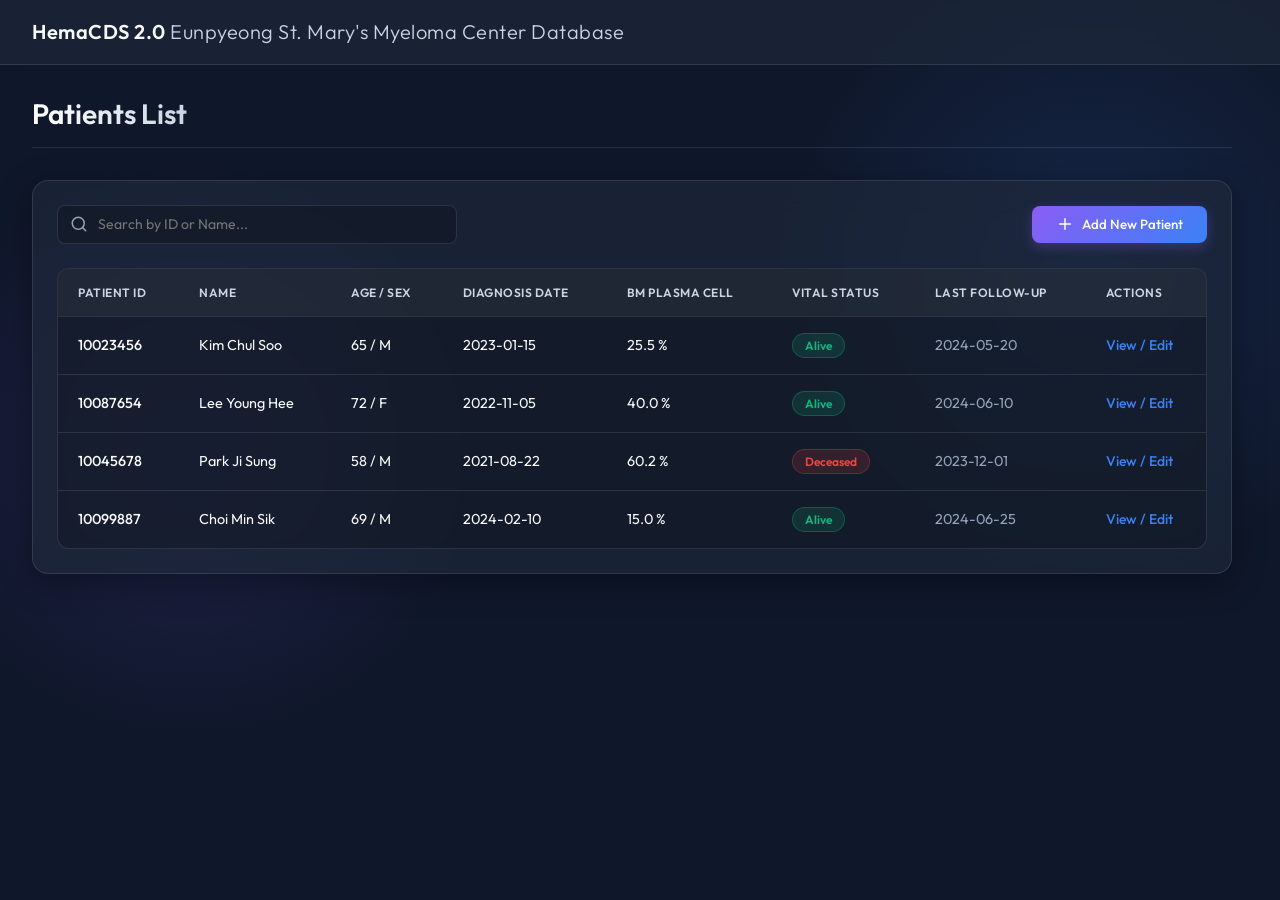
==== HemaCDS_2.0_Multiple Myeloma_Chemotherapy/WebApp/Eunpyeong St. Mary's Myeloma Center_Database.html @ 7d39d3c8 "Update HemaCDS 2.0 Multiple Myeloma Electrophoresis UI" ====
<!DOCTYPE html>
<html lang="en">

<head>
    <meta charset="UTF-8">
    <meta name="viewport" content="width=device-width, initial-scale=1.0">
    <title>HemaCDS 2.0 Patient Database</title>
    <!-- Google Fonts -->
    <link rel="preconnect" href="https://fonts.googleapis.com">
    <link rel="preconnect" href="https://fonts.gstatic.com" crossorigin>
    <link href="https://fonts.googleapis.com/css2?family=Outfit:wght@300;400;500;600;700&display=swap" rel="stylesheet">
    <link rel="stylesheet" href="styles.css?v=3">
    <style>
        .table-container {
            width: 100%;
            overflow-x: auto;
            border-radius: var(--radius-md);
            border: 1px solid var(--border-glass);
            background: rgba(0, 0, 0, 0.2);
        }

        .data-table {
            width: 100%;
            border-collapse: collapse;
            font-size: 0.9rem;
            text-align: left;
            color: var(--text-primary);
        }

        .data-table th, .data-table td {
            padding: 1rem 1.25rem;
            border-bottom: 1px solid var(--border-glass);
            white-space: nowrap;
        }

        .data-table th {
            font-weight: 600;
            color: var(--text-secondary);
            background: rgba(255, 255, 255, 0.05);
            letter-spacing: 0.5px;
            text-transform: uppercase;
            font-size: 0.75rem;
        }

        .data-table tbody tr {
            transition: background var(--transition-fast);
        }

        .data-table tbody tr:hover {
            background: rgba(255, 255, 255, 0.05);
        }

        .data-table tbody tr:last-child td {
            border-bottom: none;
        }

        .status-badge {
            padding: 0.25rem 0.75rem;
            border-radius: 20px;
            font-size: 0.75rem;
            font-weight: 600;
            display: inline-block;
        }

        .status-alive {
            background: rgba(16, 185, 129, 0.15);
            color: var(--success);
            border: 1px solid rgba(16, 185, 129, 0.3);
        }

        .status-deceased {
            background: rgba(239, 68, 68, 0.15);
            color: var(--danger);
            border: 1px solid rgba(239, 68, 68, 0.3);
        }

        .action-btn {
            background: none;
            border: none;
            color: var(--accent-secondary);
            cursor: pointer;
            font-family: inherit;
            font-size: 0.875rem;
            font-weight: 500;
            transition: color var(--transition-fast);
        }

        .action-btn:hover {
            color: #fff;
            text-decoration: underline;
        }

        .search-container {
            display: flex;
            justify-content: space-between;
            align-items: center;
            margin-bottom: 1.5rem;
            gap: 1rem;
            flex-wrap: wrap;
        }

        .search-bar {
            position: relative;
            flex: 1;
            max-width: 400px;
        }

        .search-bar input {
            padding-left: 2.5rem;
        }

        .search-icon {
            position: absolute;
            left: 0.8rem;
            top: 50%;
            transform: translateY(-50%);
            color: var(--text-muted);
            pointer-events: none;
        }
    </style>
</head>

<body>
    <div class="app-container">
        <header class="app-header">
            <div class="logo">
                <h1>HemaCDS 2.0 <span>Eunpyeong St. Mary's Myeloma Center Database</span></h1>
            </div>
        </header>

        <main class="app-main">
            <section class="content-area" id="content-area">
                <div class="cycle-planner" id="planner-container" style="margin: 0; max-width: 1200px;">
                    
                    <div class="planner-header">
                        <div style="display: flex; align-items: center; gap: 1.5rem; flex-wrap: wrap;">
                            <h2>Patients List</h2>
                        </div>
                    </div>

                    <div class="planner-sections">
                        <div class="card">
                            <div class="card-body">
                                
                                <div class="search-container">
                                    <div class="search-bar">
                                        <svg class="search-icon" width="18" height="18" viewBox="0 0 24 24" fill="none" stroke="currentColor" stroke-width="2" stroke-linecap="round" stroke-linejoin="round">
                                            <circle cx="11" cy="11" r="8"></circle>
                                            <line x1="21" y1="21" x2="16.65" y2="16.65"></line>
                                        </svg>
                                        <input type="text" id="search-input" class="custom-text-input" placeholder="Search by ID or Name..." style="margin: 0; max-width: none;" onkeyup="filterPatients()">
                                    </div>
                                    <button class="btn-primary" onclick="window.location.href='Eunpyeong_Multiple Myeloma.html'" style="padding: 0.6rem 1.5rem; border-radius: 8px;">
                                        <svg width="18" height="18" viewBox="0 0 24 24" fill="none" stroke="currentColor" stroke-width="2" stroke-linecap="round" stroke-linejoin="round">
                                            <line x1="12" y1="5" x2="12" y2="19"></line>
                                            <line x1="5" y1="12" x2="19" y2="12"></line>
                                        </svg>
                                        Add New Patient
                                    </button>
                                </div>

                                <div class="table-container">
                                    <table class="data-table" id="patients-table">
                                        <thead>
                                            <tr>
                                                <th>Patient ID</th>
                                                <th>Name</th>
                                                <th>Age / Sex</th>
                                                <th>Diagnosis Date</th>
                                                <th>BM Plasma Cell</th>
                                                <th>Vital Status</th>
                                                <th>Last Follow-up</th>
                                                <th>Actions</th>
                                            </tr>
                                        </thead>
                                        <tbody id="patients-tbody">
                                            <!-- Rows will be populated by JS -->
                                        </tbody>
                                    </table>
                                </div>

                            </div>
                        </div>
                    </div>
                </div>
            </section>
        </main>
    </div>

    <script>
        // Mock data representing database_schema.sql `patients` table
        // Replace this with an actual API call later:
        // fetch('/api/patients').then(res => res.json()).then(data => renderPatients(data));
        
        const mockPatients = [
            {
                patient_id: "10023456",
                patient_name: "Kim Chul Soo",
                age_at_diagnosis: 65,
                sex: "Male",
                diagnosis_date: "2023-01-15",
                plasma_cell_bm: "25.5 %",
                vital_status: "Alive",
                last_followup_date: "2024-05-20"
            },
            {
                patient_id: "10087654",
                patient_name: "Lee Young Hee",
                age_at_diagnosis: 72,
                sex: "Female",
                diagnosis_date: "2022-11-05",
                plasma_cell_bm: "40.0 %",
                vital_status: "Alive",
                last_followup_date: "2024-06-10"
            },
            {
                patient_id: "10045678",
                patient_name: "Park Ji Sung",
                age_at_diagnosis: 58,
                sex: "Male",
                diagnosis_date: "2021-08-22",
                plasma_cell_bm: "60.2 %",
                vital_status: "Deceased",
                last_followup_date: "2023-12-01"
            },
            {
                patient_id: "10099887",
                patient_name: "Choi Min Sik",
                age_at_diagnosis: 69,
                sex: "Male",
                diagnosis_date: "2024-02-10",
                plasma_cell_bm: "15.0 %",
                vital_status: "Alive",
                last_followup_date: "2024-06-25"
            }
        ];

        function renderPatients(data) {
            const tbody = document.getElementById('patients-tbody');
            tbody.innerHTML = '';

            if (data.length === 0) {
                tbody.innerHTML = '<tr><td colspan="8" style="text-align: center; color: var(--text-muted); padding: 2rem;">No patients found.</td></tr>';
                return;
            }

            data.forEach(p => {
                const tr = document.createElement('tr');
                
                const statusClass = p.vital_status === 'Alive' ? 'status-alive' : 'status-deceased';

                tr.innerHTML = `
                    <td style="font-weight: 500;">${p.patient_id}</td>
                    <td>${p.patient_name}</td>
                    <td>${p.age_at_diagnosis} / ${p.sex.charAt(0)}</td>
                    <td>${p.diagnosis_date}</td>
                    <td>${p.plasma_cell_bm}</td>
                    <td><span class="status-badge ${statusClass}">${p.vital_status}</span></td>
                    <td style="color: var(--text-muted);">${p.last_followup_date}</td>
                    <td>
                        <button class="action-btn" onclick="viewDetails('${p.patient_id}')">View / Edit</button>
                    </td>
                `;
                tbody.appendChild(tr);
            });
        }

        function filterPatients() {
            const query = document.getElementById('search-input').value.toLowerCase();
            const filtered = mockPatients.filter(p => 
                p.patient_id.toLowerCase().includes(query) || 
                p.patient_name.toLowerCase().includes(query)
            );
            renderPatients(filtered);
        }

        function viewDetails(patientId) {
            // In a real application, this would pass the patient ID to the form page
            // e.g., window.location.href = `Eunpyeong_Multiple Myeloma.html?id=${patientId}`;
            window.location.href = 'Eunpyeong_Multiple Myeloma.html';
        }

        // Initialize table
        document.addEventListener('DOMContentLoaded', () => {
            renderPatients(mockPatients);
        });

    </script>
</body>
</html>
---- HemaCDS_2.0_Multiple Myeloma_Chemotherapy/WebApp/styles.css ----
:root {
    /* Colors */
    --bg-dark: #0f172a;
    --bg-panel: #1e293b;
    --bg-glass: rgba(30, 41, 59, 0.7);
    --border-glass: rgba(255, 255, 255, 0.1);
    --accent-primary: #8b5cf6;
    --accent-secondary: #3b82f6;
    --text-primary: #f8fafc;
    --text-secondary: #cbd5e1;
    --text-muted: #94a3b8;
    --danger: #ef4444;
    --danger-hover: #dc2626;
    --success: #10b981;
    
    /* Layout & Shadows */
    --radius-lg: 16px;
    --radius-md: 12px;
    --radius-sm: 8px;
    --shadow-glass: 0 8px 32px 0 rgba(0, 0, 0, 0.37);
    --shadow-glow: 0 0 15px rgba(139, 92, 246, 0.3);
    
    /* Transitions */
    --transition-fast: 0.2s ease;
    --transition-medium: 0.3s cubic-bezier(0.4, 0, 0.2, 1);
}

* {
    margin: 0;
    padding: 0;
    box-sizing: border-box;
}

body {
    font-family: 'Outfit', -apple-system, BlinkMacSystemFont, "Segoe UI", Roboto, Helvetica, Arial, sans-serif;
    background-color: var(--bg-dark);
    color: var(--text-primary);
    min-height: 100vh;
    background-image: 
        radial-gradient(circle at 15% 50%, rgba(139, 92, 246, 0.15), transparent 25%),
        radial-gradient(circle at 85% 30%, rgba(59, 130, 246, 0.15), transparent 25%);
    background-attachment: fixed;
    overflow-x: hidden;
}

/* Typography */
h1, h2, h3, h4, h5, h6 {
    font-weight: 600;
    line-height: 1.2;
}

.subtitle {
    font-size: 0.875rem;
    color: var(--text-secondary);
    margin-top: 0.25rem;
}

/* Layout */
.app-container {
    display: flex;
    flex-direction: column;
    height: 100vh;
}

.app-header {
    padding: 1.25rem 2rem;
    background: var(--bg-glass);
    backdrop-filter: blur(12px);
    -webkit-backdrop-filter: blur(12px);
    border-bottom: 1px solid var(--border-glass);
    display: flex;
    align-items: center;
    z-index: 10;
}

.logo {
    display: flex;
    align-items: center;
    gap: 1rem;
}

.logo-icon {
    width: 32px;
    height: 32px;
    background: linear-gradient(135deg, var(--accent-primary), var(--accent-secondary));
    border-radius: 8px;
    box-shadow: var(--shadow-glow);
}

.logo h1 {
    font-size: 1.25rem;
    letter-spacing: 0.5px;
}

.logo h1 span {
    font-weight: 300;
    color: var(--text-secondary);
}

.app-main {
    display: flex;
    flex: 1;
    overflow: hidden;
}

/* Sidebar */
.sidebar {
    width: 300px;
    background: rgba(15, 23, 42, 0.6);
    border-right: 1px solid var(--border-glass);
    display: flex;
    flex-direction: column;
    backdrop-filter: blur(10px);
}

.sidebar-header {
    padding: 1.5rem;
    display: flex;
    justify-content: space-between;
    align-items: center;
    border-bottom: 1px solid var(--border-glass);
}

.sidebar-header h2 {
    font-size: 1.125rem;
}

.cycle-list {
    flex: 1;
    overflow-y: auto;
    padding: 1rem;
    display: flex;
    flex-direction: column;
    gap: 0.5rem;
}

.cycle-item {
    padding: 1rem;
    background: rgba(255, 255, 255, 0.03);
    border: 1px solid var(--border-glass);
    border-radius: var(--radius-md);
    cursor: pointer;
    transition: all var(--transition-fast);
    display: flex;
    align-items: center;
    justify-content: space-between;
}

.cycle-item:hover {
    background: rgba(255, 255, 255, 0.08);
    transform: translateY(-2px);
}

.cycle-item.active {
    background: linear-gradient(135deg, rgba(139, 92, 246, 0.2), rgba(59, 130, 246, 0.2));
    border-color: rgba(139, 92, 246, 0.5);
    box-shadow: inset 0 0 0 1px rgba(139, 92, 246, 0.3);
}

.cycle-name {
    font-weight: 500;
}

.cycle-summary {
    font-size: 0.75rem;
    color: var(--text-muted);
    margin-top: 0.25rem;
}

/* Main Content */
.content-area {
    flex: 1;
    overflow-y: auto;
    padding: 2rem;
    position: relative;
}

.empty-state {
    position: absolute;
    top: 50%;
    left: 50%;
    transform: translate(-50%, -50%);
    text-align: center;
    color: var(--text-muted);
    font-size: 1.125rem;
}

.hidden {
    display: none !important;
}

.cycle-planner {
    max-width: 1200px;
    margin: 0 auto;
    animation: fadeIn var(--transition-medium);
}

/* Animations */
@keyframes fadeIn {
    from { opacity: 0; transform: translateY(10px); }
    to { opacity: 1; transform: translateY(0); }
}

/* Print Styles */
@media print {
    body {
        background: #fff;
        color: #000;
        margin: 0;
        padding: 0;
    }
    .sidebar, .app-header, .planner-header, .selection-card, #print-summary-btn {
        display: none !important;
    }
    .app-container {
        height: auto;
        overflow: visible;
    }
    .app-main {
        display: block;
        height: auto;
        overflow: visible;
        padding: 0;
    }
    .planner-sections {
        display: block;
    }
    .summary-card {
        border: none;
        box-shadow: none;
        background: transparent;
        margin: 0;
        padding: 0;
    }
    .card-header, .card-body {
        padding: 0;
        border: none;
        background: transparent;
    }
    .summary-card h3 {
        color: #000;
        margin-bottom: 1rem;
    }
    .calendar-day {
        border-color: #ccc;
        background: #fff;
        color: #000;
    }
    .calendar-day-header {
        border-bottom-color: #eee;
        color: #333;
    }
    .calendar-event {
        background: #f0f0f0 !important;
        border-left-color: #666 !important;
        color: #000;
        -webkit-print-color-adjust: exact;
        print-color-adjust: exact;
    }
    .calendar-event-abbr {
        color: #000;
    }
    .calendar-event-dose {
        color: #555;
    }
    .summary-meta span {
        color: #000 !important;
    }
}

.planner-header {
    display: flex;
    justify-content: space-between;
    align-items: center;
    margin-bottom: 2rem;
    padding-bottom: 1rem;
    border-bottom: 1px solid var(--border-glass);
}

.planner-header h2 {
    font-size: 1.75rem;
    background: linear-gradient(to right, #fff, var(--text-secondary));
    -webkit-background-clip: text;
    -webkit-text-fill-color: transparent;
}

.planner-sections {
    display: grid;
    grid-template-columns: 1fr;
    gap: 2rem;
    align-items: start;
}

@media (max-width: 1024px) {
    .planner-sections {
        grid-template-columns: 1fr;
    }
}

/* Cards (Glassmorphism) */
.card {
    background: var(--bg-glass);
    border: 1px solid var(--border-glass);
    border-radius: var(--radius-lg);
    box-shadow: var(--shadow-glass);
    backdrop-filter: blur(16px);
    -webkit-backdrop-filter: blur(16px);
    overflow: hidden;
}

.card-header {
    padding: 1.5rem;
    border-bottom: 1px solid var(--border-glass);
    background: rgba(0, 0, 0, 0.2);
}

.card-body {
    padding: 1.5rem;
}

/* Agent Classes Group */
#agent-classes-container {
    column-count: 2;
    column-gap: 2rem;
    column-rule: 1px solid var(--border-glass);
}

@media (max-width: 768px) {
    #agent-classes-container {
        column-count: 1;
    }
}

.agent-class-group {
    break-inside: avoid;
    margin-bottom: 1.5rem;
}

.agent-class-group:last-child {
    margin-bottom: 0;
}

.class-title {
    font-size: 0.875rem;
    letter-spacing: 1px;
    color: var(--accent-secondary);
    margin-bottom: 0.75rem;
    display: flex;
    align-items: center;
    gap: 0.5rem;
    font-weight: 600;
}

/* Custom Text Input */
.custom-text-input {
    margin-top: 0.75rem;
    padding: 0.6rem 1rem;
    background: rgba(0, 0, 0, 0.2);
    border: 1px solid var(--border-glass);
    border-radius: var(--radius-sm);
    color: var(--text-primary);
    font-family: inherit;
    font-size: 0.875rem;
    width: 100%;
    max-width: 400px;
    transition: all var(--transition-fast);
    color-scheme: dark;
}

input[type="date"]::-webkit-calendar-picker-indicator {
    cursor: pointer;
    opacity: 0.7;
    transition: opacity var(--transition-fast);
}

input[type="date"]::-webkit-calendar-picker-indicator:hover {
    opacity: 1;
}

.custom-text-input:focus {
    outline: none;
    border-color: var(--accent-primary);
    box-shadow: 0 0 0 2px rgba(139, 92, 246, 0.2);
    background: rgba(0, 0, 0, 0.4);
}

.checkbox-item-container {
    display: flex;
    flex-direction: column;
}

.class-title::after {
    content: '';
    flex: 1;
    height: 1px;
    background: var(--border-glass);
}

.checkbox-list {
    display: flex;
    flex-direction: column;
    gap: 0.5rem;
}

/* Custom Checkbox */
.custom-checkbox {
    display: flex;
    align-items: center;
    gap: 0.75rem;
    cursor: pointer;
    padding: 0.5rem;
    border-radius: var(--radius-sm);
    transition: background var(--transition-fast);
}

.custom-checkbox:hover {
    background: rgba(255, 255, 255, 0.05);
}

.custom-checkbox input {
    display: none;
}

.checkmark {
    width: 20px;
    height: 20px;
    border: 2px solid var(--text-muted);
    border-radius: 4px;
    display: flex;
    align-items: center;
    justify-content: center;
    transition: all var(--transition-fast);
}

.custom-checkbox input:checked + .checkmark {
    background: var(--accent-primary);
    border-color: var(--accent-primary);
    box-shadow: 0 0 10px rgba(139, 92, 246, 0.5);
}

.custom-checkbox input:checked + .checkmark::after {
    content: '';
    width: 5px;
    height: 10px;
    border: solid white;
    border-width: 0 2px 2px 0;
    transform: rotate(45deg);
    margin-bottom: 2px;
}

.agent-label {
    display: flex;
    flex-direction: column;
}

.agent-name {
    font-weight: 500;
}

.agent-abbr {
    font-size: 0.75rem;
    color: var(--text-muted);
}

/* Config Cards */
.empty-agents {
    color: var(--text-muted);
    text-align: center;
    padding: 2rem;
    border: 1px dashed var(--border-glass);
    border-radius: var(--radius-md);
}

.config-card {
    background: rgba(0, 0, 0, 0.2);
    border: 1px solid var(--border-glass);
    border-radius: var(--radius-md);
    padding: 1.5rem;
    margin-bottom: 1.5rem;
    animation: fadeIn var(--transition-fast);
}

.config-card:last-child {
    margin-bottom: 0;
}

.config-card-header {
    display: flex;
    justify-content: space-between;
    align-items: center;
    margin-bottom: 1.25rem;
    padding-bottom: 0.75rem;
    border-bottom: 1px dashed var(--border-glass);
}

.config-agent-name {
    font-size: 1.25rem;
    font-weight: 600;
    color: var(--accent-primary);
}

.config-agent-class {
    font-size: 0.75rem;
    padding: 0.25rem 0.5rem;
    background: rgba(255, 255, 255, 0.1);
    border-radius: 4px;
    color: var(--text-secondary);
}

.config-section {
    margin-bottom: 1.5rem;
}

.config-section:last-child {
    margin-bottom: 0;
}

.config-label {
    font-size: 0.875rem;
    font-weight: 500;
    margin-bottom: 0.75rem;
    color: var(--text-secondary);
}

/* Radio Groups */
.radio-group {
    display: flex;
    flex-wrap: wrap;
    gap: 0.75rem;
}

.radio-option {
    position: relative;
}

.radio-option input {
    display: none;
}

.radio-label {
    display: inline-block;
    padding: 0.5rem 1rem;
    background: rgba(255, 255, 255, 0.03);
    border: 1px solid var(--border-glass);
    border-radius: 20px;
    font-size: 0.875rem;
    cursor: pointer;
    transition: all var(--transition-fast);
    user-select: none;
}

.radio-option input:checked + .radio-label {
    background: rgba(59, 130, 246, 0.15);
    border-color: var(--accent-secondary);
    color: #fff;
    box-shadow: 0 0 10px rgba(59, 130, 246, 0.3);
}

.radio-label:hover {
    background: rgba(255, 255, 255, 0.08);
}

.dosing-days-detail {
    display: block;
    font-size: 0.75rem;
    color: var(--text-muted);
    margin-top: 0.25rem;
}

.radio-option input:checked + .radio-label .dosing-days-detail {
    color: rgba(255, 255, 255, 0.7);
}

/* Buttons */
.btn-primary {
    background: linear-gradient(135deg, var(--accent-primary), var(--accent-secondary));
    color: white;
    border: none;
    padding: 0.5rem 1rem;
    border-radius: var(--radius-sm);
    font-weight: 500;
    font-family: inherit;
    cursor: pointer;
    display: flex;
    align-items: center;
    gap: 0.5rem;
    transition: all var(--transition-fast);
    box-shadow: 0 4px 12px rgba(139, 92, 246, 0.3);
}

.btn-primary:hover {
    transform: translateY(-1px);
    box-shadow: 0 6px 16px rgba(139, 92, 246, 0.4);
}

.btn-primary:active {
    transform: translateY(1px);
}

.btn-icon {
    background: transparent;
    border: none;
    color: var(--text-muted);
    cursor: pointer;
    padding: 0.5rem;
    border-radius: var(--radius-sm);
    transition: all var(--transition-fast);
    display: flex;
    align-items: center;
    justify-content: center;
}

.btn-icon:hover {
    background: rgba(255, 255, 255, 0.1);
    color: var(--text-primary);
}

.btn-danger:hover {
    background: rgba(239, 68, 68, 0.15);
    color: var(--danger);
}

/* Calendar Summary */
.calendar-grid {
    display: grid;
    grid-template-columns: repeat(7, 1fr);
    gap: 0.5rem;
    margin-top: 1rem;
}

.calendar-day {
    background: rgba(255, 255, 255, 0.03);
    border: 1px solid var(--border-glass);
    border-radius: var(--radius-sm);
    padding: 0.4rem;
    min-height: 80px;
    display: flex;
    flex-direction: column;
}

.calendar-day-header {
    font-size: 0.75rem;
    color: var(--text-secondary);
    margin-bottom: 0.4rem;
    border-bottom: 1px solid rgba(255,255,255,0.1);
    padding-bottom: 0.2rem;
    display: flex;
    justify-content: space-between;
}

.calendar-event {
    background: rgba(79, 70, 229, 0.15);
    border-left: 2px solid var(--accent-primary);
    padding: 0.25rem 0.4rem;
    margin-bottom: 0.3rem;
    font-size: 0.75rem;
    border-radius: 0 4px 4px 0;
    line-height: 1.2;
}

.calendar-event-abbr {
    font-weight: 600;
    color: #fff;
}

.calendar-event-dose {
    color: var(--text-secondary);
    font-size: 0.7rem;
    display: block;
    margin-top: 2px;
}

@media (max-width: 1024px) {
    .calendar-grid { grid-template-columns: repeat(4, 1fr); }
}

@media (max-width: 768px) {
}

/* Loading Overlay */
.loading-overlay {
    position: fixed;
    top: 0;
    left: 0;
    width: 100vw;
    height: 100vh;
    background: var(--bg-dark);
    display: flex;
    flex-direction: column;
    justify-content: center;
    align-items: center;
    z-index: 9999;
    transition: opacity var(--transition-medium);
}

.loading-overlay.hidden {
    opacity: 0;
    pointer-events: none;
}

.spinner {
    width: 48px;
    height: 48px;
    border: 4px solid var(--border-glass);
    border-top-color: var(--accent-primary);
    border-radius: 50%;
    animation: spin 1s linear infinite;
    margin-bottom: 1rem;
}

@keyframes spin {
    to { transform: rotate(360deg); }
}

.loading-text {
    font-size: 1.125rem;
    color: var(--text-secondary);
    font-weight: 500;
}

/* Force number input spinners to be always visible */
input[type=number]::-webkit-inner-spin-button, 
input[type=number]::-webkit-outer-spin-button {  
   opacity: 1 !important;
   pointer-events: auto !important;
   display: block !important;
}

@media print {
    body {
        background: #fff !important;
        color: #000 !important;
        background-image: none !important;
    }
    
    .app-header, 
    .sidebar, 
    .agent-selection-card, 
    .agent-config-card, 
    .planner-header,
    .empty-state {
        display: none !important;
    }

    .app-container, .app-main, .content-area {
        height: auto !important;
        overflow: visible !important;
        padding: 0 !important;
        margin: 0 !important;
        display: block !important;
    }

    .summary-card {
        background: #fff !important;
        border: none !important;
        box-shadow: none !important;
        padding: 0 !important;
        margin: 0 !important;
    }

    .summary-card .card-header {
        display: none !important;
    }

    .summary-meta {
        color: #000 !important;
        border-bottom: 2px solid #000 !important;
    }

    .summary-meta span {
        color: #000 !important;
    }

    .summary-meta::before {
        content: "HemaCDS 2.0 Multiple Myeloma Chemotherapy";
        display: block;
        font-size: 1.5rem;
        font-weight: bold;
        margin-bottom: 1.5rem;
        width: 100%;
        color: #000;
    }

    .calendar-grid {
        gap: 0 !important;
        border-top: 1px solid #000;
        border-left: 1px solid #000;
        margin-top: 20px !important;
    }

    .calendar-day {
        background: #fff !important;
        border: none !important;
        border-bottom: 1px solid #000 !important;
        border-right: 1px solid #000 !important;
        border-radius: 0 !important;
        min-height: 100px;
        color: #000 !important;
    }

    .calendar-day-header {
        color: #000 !important;
        border-bottom: 1px dashed #ccc !important;
        font-weight: bold;
    }

    .calendar-event {
        background: #f9f9f9 !important;
        border: 1px solid #999 !important;
        border-left: 4px solid #555 !important;
        color: #000 !important;
        margin-bottom: 4px !important;
        border-radius: 0 !important;
        -webkit-print-color-adjust: exact;
        print-color-adjust: exact;
    }

    .calendar-event-abbr {
        color: #000 !important;
        font-weight: bold;
    }

    .calendar-event-dose {
        color: #333 !important;
        font-weight: normal;
    }
}
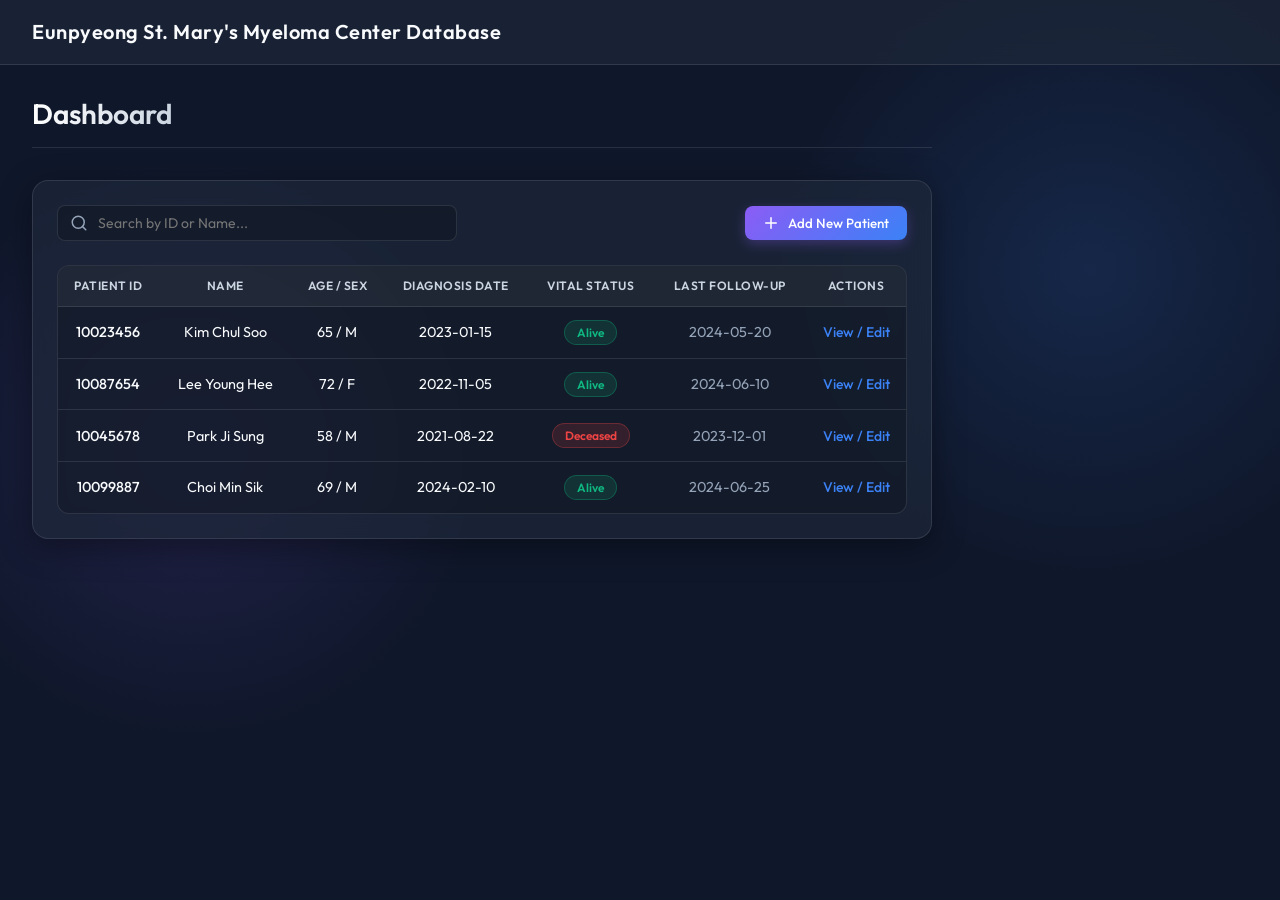
==== commit 80068220: "Update files" ====
--- a/HemaCDS_2.0_Multiple Myeloma_Chemotherapy/WebApp/Eunpyeong St. Mary's Myeloma Center_Database.html
+++ b/HemaCDS_2.0_Multiple Myeloma_Chemotherapy/WebApp/Eunpyeong St. Mary's Myeloma Center_Database.html
@@ -4,7 +4,7 @@
 <head>
     <meta charset="UTF-8">
     <meta name="viewport" content="width=device-width, initial-scale=1.0">
-    <title>HemaCDS 2.0 Patient Database</title>
+    <title>Eunpyeong St. Mary's Myeloma Center Database</title>
     <!-- Google Fonts -->
     <link rel="preconnect" href="https://fonts.googleapis.com">
     <link rel="preconnect" href="https://fonts.gstatic.com" crossorigin>
@@ -23,12 +23,12 @@
             width: 100%;
             border-collapse: collapse;
             font-size: 0.9rem;
-            text-align: left;
+            text-align: center;
             color: var(--text-primary);
         }
 
         .data-table th, .data-table td {
-            padding: 1rem 1.25rem;
+            padding: 0.8rem 0.5rem;
             border-bottom: 1px solid var(--border-glass);
             white-space: nowrap;
         }
@@ -124,17 +124,17 @@
     <div class="app-container">
         <header class="app-header">
             <div class="logo">
-                <h1>HemaCDS 2.0 <span>Eunpyeong St. Mary's Myeloma Center Database</span></h1>
+                <h1>Eunpyeong St. Mary's Myeloma Center Database</h1>
             </div>
         </header>
 
         <main class="app-main">
             <section class="content-area" id="content-area">
-                <div class="cycle-planner" id="planner-container" style="margin: 0; max-width: 1200px;">
+                <div class="cycle-planner" id="planner-container" style="margin: 0; max-width: 900px;">
                     
                     <div class="planner-header">
                         <div style="display: flex; align-items: center; gap: 1.5rem; flex-wrap: wrap;">
-                            <h2>Patients List</h2>
+                            <h2>Dashboard</h2>
                         </div>
                     </div>
 
@@ -148,9 +148,9 @@
                                             <circle cx="11" cy="11" r="8"></circle>
                                             <line x1="21" y1="21" x2="16.65" y2="16.65"></line>
                                         </svg>
-                                        <input type="text" id="search-input" class="custom-text-input" placeholder="Search by ID or Name..." style="margin: 0; max-width: none;" onkeyup="filterPatients()">
+                                        <input type="text" id="search-input" class="custom-text-input" placeholder="Search by ID or Name..." style="margin: 0; max-width: none; padding-top: 0.5rem; padding-bottom: 0.5rem;" onkeyup="filterPatients()">
                                     </div>
-                                    <button class="btn-primary" onclick="window.location.href='Eunpyeong_Multiple Myeloma.html'" style="padding: 0.6rem 1.5rem; border-radius: 8px;">
+                                    <button class="btn-primary" onclick="window.location.href='Eunpyeong_Multiple Myeloma.html'" style="padding: 0.5rem 1.1rem; border-radius: 8px;">
                                         <svg width="18" height="18" viewBox="0 0 24 24" fill="none" stroke="currentColor" stroke-width="2" stroke-linecap="round" stroke-linejoin="round">
                                             <line x1="12" y1="5" x2="12" y2="19"></line>
                                             <line x1="5" y1="12" x2="19" y2="12"></line>
@@ -167,7 +167,6 @@
                                                 <th>Name</th>
                                                 <th>Age / Sex</th>
                                                 <th>Diagnosis Date</th>
-                                                <th>BM Plasma Cell</th>
                                                 <th>Vital Status</th>
                                                 <th>Last Follow-up</th>
                                                 <th>Actions</th>
@@ -188,9 +187,7 @@
     </div>
 
     <script>
-        // Mock data representing database_schema.sql `patients` table
-        // Replace this with an actual API call later:
-        // fetch('/api/patients').then(res => res.json()).then(data => renderPatients(data));
+        let allPatients = [];
         
         const mockPatients = [
             {
@@ -199,7 +196,6 @@
                 age_at_diagnosis: 65,
                 sex: "Male",
                 diagnosis_date: "2023-01-15",
-                plasma_cell_bm: "25.5 %",
                 vital_status: "Alive",
                 last_followup_date: "2024-05-20"
             },
@@ -209,7 +205,6 @@
                 age_at_diagnosis: 72,
                 sex: "Female",
                 diagnosis_date: "2022-11-05",
-                plasma_cell_bm: "40.0 %",
                 vital_status: "Alive",
                 last_followup_date: "2024-06-10"
             },
@@ -219,7 +214,6 @@
                 age_at_diagnosis: 58,
                 sex: "Male",
                 diagnosis_date: "2021-08-22",
-                plasma_cell_bm: "60.2 %",
                 vital_status: "Deceased",
                 last_followup_date: "2023-12-01"
             },
@@ -229,7 +223,6 @@
                 age_at_diagnosis: 69,
                 sex: "Male",
                 diagnosis_date: "2024-02-10",
-                plasma_cell_bm: "15.0 %",
                 vital_status: "Alive",
                 last_followup_date: "2024-06-25"
             }
@@ -240,7 +233,7 @@
             tbody.innerHTML = '';
 
             if (data.length === 0) {
-                tbody.innerHTML = '<tr><td colspan="8" style="text-align: center; color: var(--text-muted); padding: 2rem;">No patients found.</td></tr>';
+                tbody.innerHTML = '<tr><td colspan="7" style="text-align: center; color: var(--text-muted); padding: 2rem;">No patients found.</td></tr>';
                 return;
             }
 
@@ -252,11 +245,10 @@
                 tr.innerHTML = `
                     <td style="font-weight: 500;">${p.patient_id}</td>
                     <td>${p.patient_name}</td>
-                    <td>${p.age_at_diagnosis} / ${p.sex.charAt(0)}</td>
-                    <td>${p.diagnosis_date}</td>
-                    <td>${p.plasma_cell_bm}</td>
-                    <td><span class="status-badge ${statusClass}">${p.vital_status}</span></td>
-                    <td style="color: var(--text-muted);">${p.last_followup_date}</td>
+                    <td>${p.age_at_diagnosis || '-'} / ${p.sex ? p.sex.charAt(0) : '-'}</td>
+                    <td>${p.diagnosis_date || '-'}</td>
+                    <td><span class="status-badge ${statusClass}">${p.vital_status || '-'}</span></td>
+                    <td style="color: var(--text-muted);">${p.last_followup_date || '-'}</td>
                     <td>
                         <button class="action-btn" onclick="viewDetails('${p.patient_id}')">View / Edit</button>
                     </td>
@@ -267,22 +259,34 @@
 
         function filterPatients() {
             const query = document.getElementById('search-input').value.toLowerCase();
-            const filtered = mockPatients.filter(p => 
-                p.patient_id.toLowerCase().includes(query) || 
-                p.patient_name.toLowerCase().includes(query)
+            const filtered = allPatients.filter(p => 
+                (p.patient_id && p.patient_id.toLowerCase().includes(query)) || 
+                (p.patient_name && p.patient_name.toLowerCase().includes(query))
             );
             renderPatients(filtered);
         }
 
         function viewDetails(patientId) {
-            // In a real application, this would pass the patient ID to the form page
-            // e.g., window.location.href = `Eunpyeong_Multiple Myeloma.html?id=${patientId}`;
             window.location.href = 'Eunpyeong_Multiple Myeloma.html';
         }
 
         // Initialize table
         document.addEventListener('DOMContentLoaded', () => {
-            renderPatients(mockPatients);
+            // Fetch from local Python server
+            fetch('http://127.0.0.1:5000/api/patients')
+                .then(res => {
+                    if (!res.ok) throw new Error('Network response was not ok');
+                    return res.json();
+                })
+                .then(data => {
+                    allPatients = data.length > 0 ? data : mockPatients; // Use mock if DB is empty for demo
+                    renderPatients(allPatients);
+                })
+                .catch(err => {
+                    console.warn("Could not fetch from server, falling back to mock data.", err);
+                    allPatients = mockPatients;
+                    renderPatients(allPatients);
+                });
         });
 
     </script>
